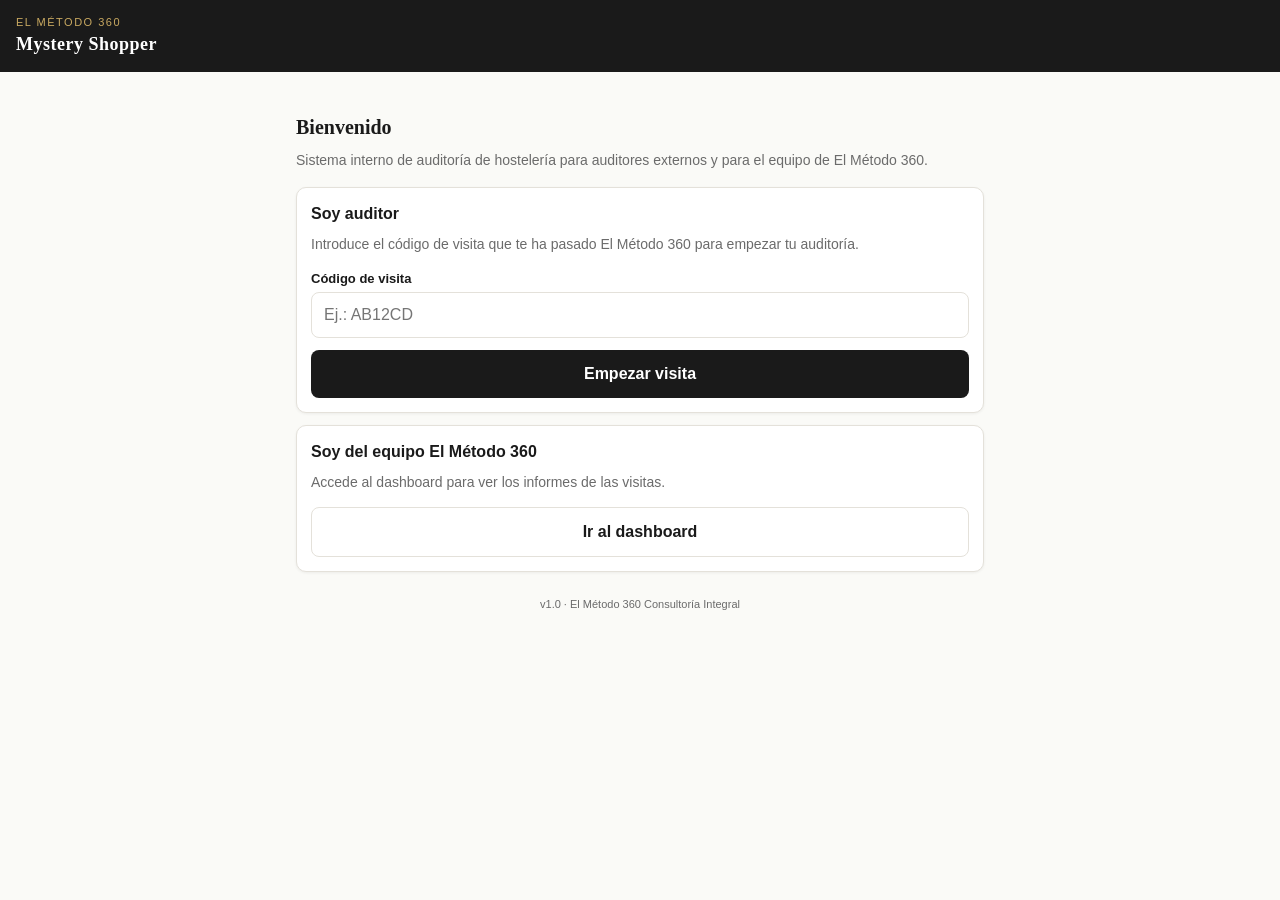
==== index.html @ e479116b "Add files via upload" ====
<!DOCTYPE html>
<html lang="es">
<head>
  <meta charset="UTF-8" />
  <meta name="viewport" content="width=device-width, initial-scale=1, viewport-fit=cover" />
  <meta name="theme-color" content="#1a1a1a" />
  <title>Mystery Shopper — El Método 360</title>
  <link rel="manifest" href="manifest.webmanifest" />
  <link rel="stylesheet" href="assets/styles.css" />
</head>
<body>
  <header class="app-header">
    <div>
      <div class="brand-tag">El Método 360</div>
      <h1>Mystery Shopper</h1>
    </div>
  </header>

  <main class="container">
    <h2>Bienvenido</h2>
    <p class="subtitle">Sistema interno de auditoría de hostelería para auditores externos y para el equipo de El Método 360.</p>

    <div class="card">
      <h3 style="margin-top:0">Soy auditor</h3>
      <p style="margin-top:0; color: var(--c-muted); font-size: 14px;">Introduce el código de visita que te ha pasado El Método 360 para empezar tu auditoría.</p>
      <div class="field">
        <label for="codeInput">Código de visita</label>
        <input type="text" id="codeInput" placeholder="Ej.: AB12CD" autocapitalize="characters" autocomplete="off" maxlength="10" />
      </div>
      <button class="btn btn-primary btn-block" id="goVisitBtn">Empezar visita</button>
    </div>

    <div class="card">
      <h3 style="margin-top:0">Soy del equipo El Método 360</h3>
      <p style="margin-top:0; color: var(--c-muted); font-size: 14px;">Accede al dashboard para ver los informes de las visitas.</p>
      <button class="btn btn-ghost btn-block" id="goDashboardBtn">Ir al dashboard</button>
    </div>

    <p style="font-size:11px; color: var(--c-muted); text-align:center; margin-top: 24px;">
      v1.0 · El Método 360 Consultoría Integral
    </p>
  </main>

  <div class="toast" id="toast"></div>

  <script src="assets/storage.js"></script>
  <script>
    function showToast(msg) {
      const t = document.getElementById('toast');
      t.textContent = msg;
      t.classList.add('show');
      setTimeout(() => t.classList.remove('show'), 2400);
    }
    document.getElementById('goVisitBtn').addEventListener('click', () => {
      const code = document.getElementById('codeInput').value.trim().toUpperCase();
      if (!code) { showToast('Introduce un código primero'); return; }
      window.location.href = 'visita.html?code=' + encodeURIComponent(code);
    });
    document.getElementById('codeInput').addEventListener('keydown', (e) => {
      if (e.key === 'Enter') document.getElementById('goVisitBtn').click();
    });
    document.getElementById('goDashboardBtn').addEventListener('click', () => {
      window.location.href = 'dashboard.html';
    });

    // Pre-llenar código si viene en la URL
    const urlCode = new URLSearchParams(location.search).get('code');
    if (urlCode) document.getElementById('codeInput').value = urlCode.toUpperCase();
  </script>
</body>
</html>
---- assets/styles.css ----
:root {
  --c-bg: #fafaf7;
  --c-surface: #ffffff;
  --c-border: #e4e1da;
  --c-text: #1a1a1a;
  --c-muted: #6b6b6b;
  --c-primary: #1a1a1a;
  --c-accent: #c9a961;
  --c-success: #2f7a3a;
  --c-warn: #c87a00;
  --c-error: #b3261e;
  --c-na: #888;
  --radius: 10px;
  --shadow: 0 1px 3px rgba(0,0,0,0.06);
  --font-sans: -apple-system, BlinkMacSystemFont, "Segoe UI", Roboto, "Helvetica Neue", sans-serif;
  --font-serif: Georgia, "Times New Roman", serif;
}

* { box-sizing: border-box; }

html, body {
  margin: 0;
  padding: 0;
  background: var(--c-bg);
  color: var(--c-text);
  font-family: var(--font-sans);
  font-size: 16px;
  line-height: 1.5;
  -webkit-text-size-adjust: 100%;
}

body { padding-bottom: 80px; }

.container {
  max-width: 720px;
  margin: 0 auto;
  padding: 16px;
}

header.app-header {
  background: var(--c-primary);
  color: #fff;
  padding: 14px 16px;
  position: sticky;
  top: 0;
  z-index: 50;
  display: flex;
  align-items: center;
  justify-content: space-between;
}
header.app-header h1 {
  margin: 0;
  font-family: var(--font-serif);
  font-size: 18px;
  letter-spacing: 0.5px;
}
header.app-header .brand-tag {
  font-size: 11px;
  color: var(--c-accent);
  text-transform: uppercase;
  letter-spacing: 1.5px;
}

.subtitle {
  color: var(--c-muted);
  font-size: 14px;
  margin: 4px 0 16px 0;
}

h2 { font-family: var(--font-serif); font-size: 20px; margin: 24px 0 8px 0; }
h3 { font-size: 16px; margin: 16px 0 8px 0; }

.card {
  background: var(--c-surface);
  border: 1px solid var(--c-border);
  border-radius: var(--radius);
  padding: 14px;
  margin-bottom: 12px;
  box-shadow: var(--shadow);
}

.field { margin-bottom: 12px; }
.field label {
  display: block;
  font-size: 13px;
  font-weight: 600;
  margin-bottom: 4px;
  color: var(--c-text);
}
.field input[type=text],
.field input[type=number],
.field input[type=date],
.field input[type=time],
.field input[type=email],
.field textarea,
.field select {
  width: 100%;
  padding: 10px 12px;
  border: 1px solid var(--c-border);
  border-radius: 8px;
  font: inherit;
  background: #fff;
  color: var(--c-text);
}
.field textarea { resize: vertical; min-height: 60px; }
.field .hint {
  font-size: 12px;
  color: var(--c-muted);
  margin-top: 4px;
}

.btn {
  display: inline-flex;
  align-items: center;
  justify-content: center;
  gap: 6px;
  padding: 12px 18px;
  font: inherit;
  font-weight: 600;
  border: none;
  border-radius: 8px;
  cursor: pointer;
  text-decoration: none;
  transition: opacity .15s;
}
.btn:active { opacity: 0.85; }
.btn-primary { background: var(--c-primary); color: #fff; }
.btn-accent { background: var(--c-accent); color: #1a1a1a; }
.btn-ghost { background: transparent; color: var(--c-text); border: 1px solid var(--c-border); }
.btn-danger { background: var(--c-error); color: #fff; }
.btn-block { width: 100%; }
.btn:disabled { opacity: 0.4; cursor: not-allowed; }

.progress-bar {
  position: sticky;
  top: 50px;
  background: var(--c-bg);
  padding: 8px 16px;
  z-index: 40;
  border-bottom: 1px solid var(--c-border);
}
.progress-track {
  height: 6px;
  background: var(--c-border);
  border-radius: 3px;
  overflow: hidden;
}
.progress-fill {
  height: 100%;
  background: var(--c-accent);
  width: 0%;
  transition: width .25s ease;
}
.progress-label {
  font-size: 12px;
  color: var(--c-muted);
  margin-top: 4px;
  display: flex;
  justify-content: space-between;
}

.block-header {
  margin: 24px 0 8px 0;
  padding: 12px 14px;
  background: var(--c-primary);
  color: #fff;
  border-radius: var(--radius);
}
.block-header .block-title {
  font-family: var(--font-serif);
  font-size: 16px;
  margin: 0;
}
.block-header .block-desc {
  font-size: 12px;
  color: rgba(255,255,255,0.7);
  margin-top: 4px;
}

.question {
  background: var(--c-surface);
  border: 1px solid var(--c-border);
  border-radius: var(--radius);
  padding: 14px;
  margin-bottom: 10px;
  box-shadow: var(--shadow);
}
.question .q-id {
  display: inline-block;
  font-size: 11px;
  letter-spacing: 1px;
  color: var(--c-accent);
  background: rgba(201,169,97,0.1);
  padding: 2px 8px;
  border-radius: 4px;
  margin-bottom: 8px;
}
.question .q-text {
  font-weight: 600;
  margin-bottom: 4px;
  font-size: 15px;
}
.question .q-why {
  font-size: 12px;
  color: var(--c-muted);
  margin-bottom: 12px;
  font-style: italic;
}

.answer-row {
  display: flex;
  gap: 6px;
  margin-bottom: 8px;
  flex-wrap: wrap;
}
.answer-row .ans-btn {
  flex: 1;
  min-width: 60px;
  padding: 10px 0;
  border: 1px solid var(--c-border);
  background: #fff;
  border-radius: 8px;
  font: inherit;
  font-weight: 600;
  cursor: pointer;
  color: var(--c-text);
}
.answer-row .ans-btn[data-val="si"].active { background: var(--c-success); color: #fff; border-color: var(--c-success); }
.answer-row .ans-btn[data-val="no"].active { background: var(--c-error); color: #fff; border-color: var(--c-error); }
.answer-row .ans-btn[data-val="na"].active { background: var(--c-na); color: #fff; border-color: var(--c-na); }
.answer-row .ans-btn[data-type="score"].active { background: var(--c-primary); color: #fff; border-color: var(--c-primary); }

.q-photo-row {
  display: flex;
  align-items: center;
  gap: 8px;
  margin-top: 8px;
}
.q-photo-btn {
  display: inline-flex;
  align-items: center;
  gap: 4px;
  padding: 8px 12px;
  border: 1px dashed var(--c-border);
  border-radius: 8px;
  background: transparent;
  font: inherit;
  font-size: 13px;
  cursor: pointer;
  color: var(--c-muted);
}
.q-photo-btn.has-photo { color: var(--c-success); border-color: var(--c-success); border-style: solid; }
.q-photo-input { display: none; }
.q-photo-thumb {
  width: 44px;
  height: 44px;
  border-radius: 6px;
  object-fit: cover;
  border: 1px solid var(--c-border);
}

.q-note {
  width: 100%;
  margin-top: 6px;
  padding: 8px 10px;
  border: 1px solid var(--c-border);
  border-radius: 6px;
  font: inherit;
  font-size: 14px;
  min-height: 40px;
  resize: vertical;
  background: #fafaf7;
}

.action-bar {
  position: fixed;
  bottom: 0;
  left: 0;
  right: 0;
  background: var(--c-surface);
  border-top: 1px solid var(--c-border);
  padding: 12px 16px;
  display: flex;
  gap: 8px;
  z-index: 50;
}
.action-bar .btn { flex: 1; }

.toast {
  position: fixed;
  top: 70px;
  left: 50%;
  transform: translateX(-50%);
  background: var(--c-primary);
  color: #fff;
  padding: 10px 16px;
  border-radius: 6px;
  font-size: 14px;
  z-index: 100;
  box-shadow: 0 2px 12px rgba(0,0,0,0.2);
  opacity: 0;
  pointer-events: none;
  transition: opacity .2s;
}
.toast.show { opacity: 1; }

/* Dashboard */
.dash-grid {
  display: grid;
  grid-template-columns: repeat(auto-fit, minmax(180px, 1fr));
  gap: 12px;
  margin-bottom: 20px;
}
.kpi {
  background: var(--c-surface);
  border: 1px solid var(--c-border);
  border-radius: var(--radius);
  padding: 14px;
  text-align: center;
}
.kpi .kpi-num {
  font-family: var(--font-serif);
  font-size: 28px;
  font-weight: 700;
}
.kpi .kpi-label {
  font-size: 12px;
  color: var(--c-muted);
  text-transform: uppercase;
  letter-spacing: 1px;
  margin-top: 4px;
}

.visit-list .visit-item {
  background: var(--c-surface);
  border: 1px solid var(--c-border);
  border-radius: var(--radius);
  padding: 12px 14px;
  margin-bottom: 8px;
  cursor: pointer;
  display: flex;
  justify-content: space-between;
  align-items: center;
}
.visit-item .v-meta {
  font-size: 12px;
  color: var(--c-muted);
}
.visit-item .v-score {
  font-family: var(--font-serif);
  font-size: 22px;
  font-weight: 700;
}
.v-score.good { color: var(--c-success); }
.v-score.mid { color: var(--c-warn); }
.v-score.bad { color: var(--c-error); }

.block-scores .block-row {
  display: flex;
  align-items: center;
  gap: 12px;
  padding: 8px 0;
  border-bottom: 1px solid var(--c-border);
}
.block-row .b-name { flex: 1; font-size: 14px; }
.block-row .b-bar {
  flex: 2;
  height: 8px;
  background: var(--c-border);
  border-radius: 4px;
  overflow: hidden;
}
.block-row .b-bar-fill { height: 100%; background: var(--c-accent); }
.block-row .b-pct { font-weight: 600; min-width: 50px; text-align: right; }

.gallery {
  display: grid;
  grid-template-columns: repeat(auto-fill, minmax(120px, 1fr));
  gap: 8px;
}
.gallery img {
  width: 100%;
  aspect-ratio: 1;
  object-fit: cover;
  border-radius: 6px;
  border: 1px solid var(--c-border);
  cursor: pointer;
}

.lightbox {
  position: fixed;
  inset: 0;
  background: rgba(0,0,0,0.92);
  display: none;
  align-items: center;
  justify-content: center;
  z-index: 200;
  padding: 20px;
}
.lightbox.show { display: flex; }
.lightbox img { max-width: 100%; max-height: 95vh; }
.lightbox .lb-close {
  position: absolute;
  top: 16px;
  right: 16px;
  background: rgba(255,255,255,0.1);
  color: #fff;
  border: none;
  width: 40px;
  height: 40px;
  border-radius: 50%;
  font-size: 22px;
  cursor: pointer;
}

.empty-state {
  text-align: center;
  padding: 40px 20px;
  color: var(--c-muted);
}

@media print {
  header.app-header, .action-bar, .progress-bar, .btn { display: none !important; }
  body { background: #fff; padding: 0; }
  .card, .question, .visit-item, .kpi { break-inside: avoid; box-shadow: none; }
}
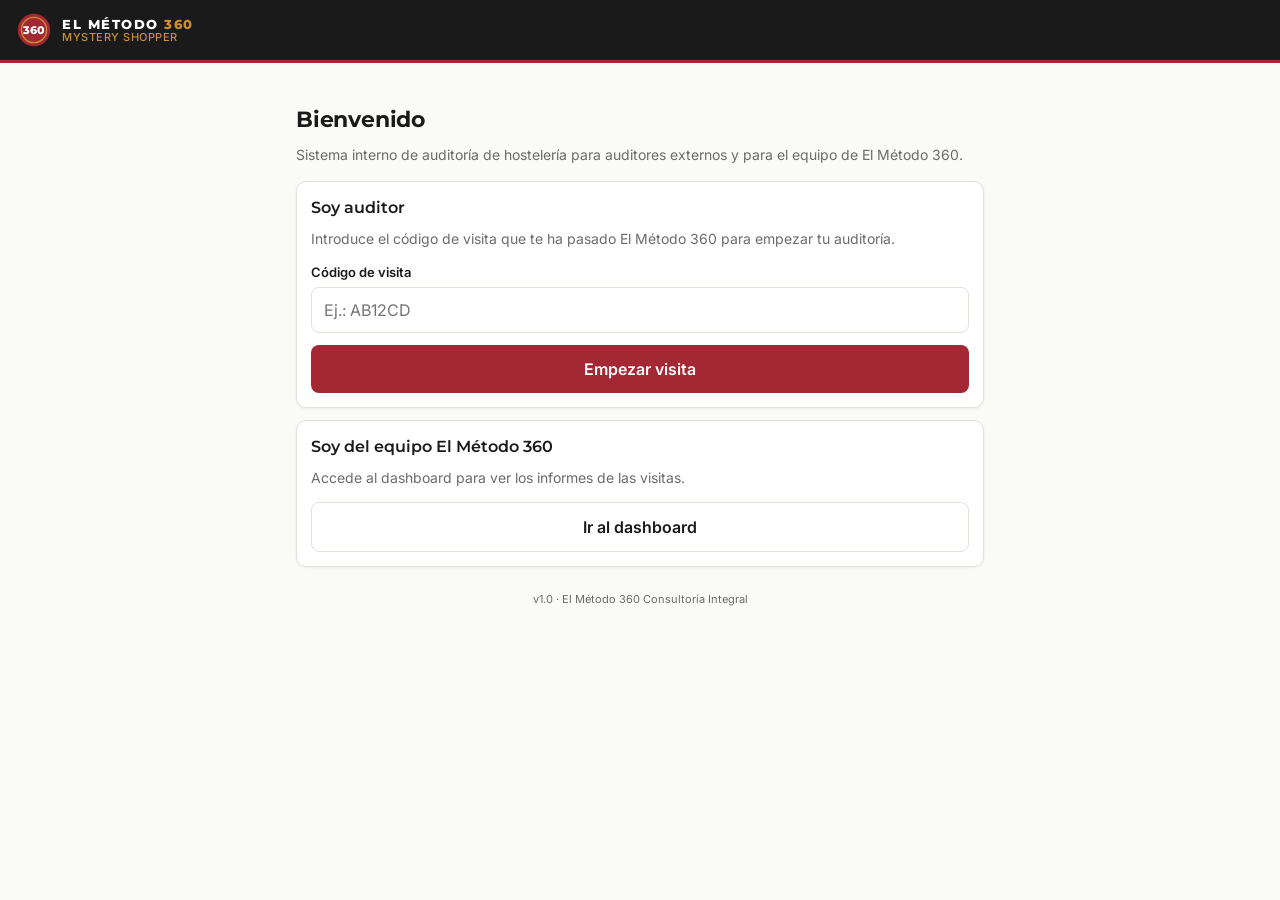
==== commit 6bd6c3ce: "Add files via upload" ====
--- a/index.html
+++ b/index.html
@@ -3,16 +3,23 @@
 <head>
   <meta charset="UTF-8" />
   <meta name="viewport" content="width=device-width, initial-scale=1, viewport-fit=cover" />
-  <meta name="theme-color" content="#1a1a1a" />
+  <meta name="theme-color" content="#a42833" />
   <title>Mystery Shopper — El Método 360</title>
   <link rel="manifest" href="manifest.webmanifest" />
   <link rel="stylesheet" href="assets/styles.css" />
 </head>
 <body>
   <header class="app-header">
-    <div>
-      <div class="brand-tag">El Método 360</div>
-      <h1>Mystery Shopper</h1>
+    <div class="app-logo">
+      <svg class="logo-mark" viewBox="0 0 40 40" xmlns="http://www.w3.org/2000/svg" aria-label="El Método 360">
+        <circle cx="20" cy="20" r="18" fill="#a42833"/>
+        <circle cx="20" cy="20" r="14" fill="none" stroke="#c8902e" stroke-width="1.5"/>
+        <text x="20" y="24.5" text-anchor="middle" font-family="Montserrat, sans-serif" font-weight="800" font-size="12" fill="#ffffff">360</text>
+      </svg>
+      <div class="logo-text">
+        <div class="brand">EL MÉTODO <span class="accent">360</span></div>
+        <div class="sublabel">Mystery Shopper</div>
+      </div>
     </div>
   </header>
 
--- a/assets/styles.css
+++ b/assets/styles.css
@@ -1,19 +1,40 @@
+/* Mystery Shopper EM360 — Paleta corporativa El Método 360 v3.1
+ * Burdeos #A42833 (primario) · Negro #1A1A1A · Blanco #FFFFFF
+ * Dorado #C8902E (acento) · Grafito #4A4A4A · Gris claro #F5F5F5
+ * Tipografía: Montserrat (titulares) + Inter (cuerpo)
+ */
+
+@import url('https://fonts.googleapis.com/css2?family=Montserrat:wght@600;700;800&family=Inter:wght@400;500;600;700&display=swap');
+
 :root {
+  --c-burdeos: #a42833;
+  --c-burdeos-dark: #821e27;
+  --c-negro: #1a1a1a;
+  --c-blanco: #ffffff;
+  --c-dorado: #c8902e;
+  --c-dorado-soft: rgba(200, 144, 46, 0.12);
+  --c-grafito: #4a4a4a;
+  --c-gris-claro: #f5f5f5;
+  --c-gris-borde: #e4e1da;
+  --c-gris-text: #6b6b6b;
+
   --c-bg: #fafaf7;
   --c-surface: #ffffff;
   --c-border: #e4e1da;
   --c-text: #1a1a1a;
   --c-muted: #6b6b6b;
-  --c-primary: #1a1a1a;
-  --c-accent: #c9a961;
+  --c-primary: #a42833;
+  --c-accent: #c8902e;
   --c-success: #2f7a3a;
   --c-warn: #c87a00;
   --c-error: #b3261e;
   --c-na: #888;
   --radius: 10px;
   --shadow: 0 1px 3px rgba(0,0,0,0.06);
-  --font-sans: -apple-system, BlinkMacSystemFont, "Segoe UI", Roboto, "Helvetica Neue", sans-serif;
-  --font-serif: Georgia, "Times New Roman", serif;
+  --shadow-lg: 0 4px 16px rgba(0,0,0,0.08);
+
+  --font-display: 'Montserrat', -apple-system, BlinkMacSystemFont, sans-serif;
+  --font-sans: 'Inter', -apple-system, BlinkMacSystemFont, 'Segoe UI', Roboto, sans-serif;
 }
 
 * { box-sizing: border-box; }
@@ -37,28 +58,59 @@
   padding: 16px;
 }
 
+/* ============ HEADER ============ */
+
 header.app-header {
-  background: var(--c-primary);
+  background: var(--c-negro);
   color: #fff;
-  padding: 14px 16px;
+  padding: 12px 16px;
   position: sticky;
   top: 0;
   z-index: 50;
   display: flex;
   align-items: center;
   justify-content: space-between;
-}
-header.app-header h1 {
-  margin: 0;
-  font-family: var(--font-serif);
-  font-size: 18px;
+  gap: 12px;
+  border-bottom: 3px solid var(--c-burdeos);
+}
+.app-logo {
+  display: flex;
+  align-items: center;
+  gap: 10px;
+}
+.app-logo .logo-mark {
+  width: 36px;
+  height: 36px;
+  flex-shrink: 0;
+}
+.app-logo .logo-text {
+  display: flex;
+  flex-direction: column;
+  line-height: 1.1;
+}
+.app-logo .logo-text .brand {
+  font-family: var(--font-display);
+  font-weight: 800;
+  font-size: 13px;
+  letter-spacing: 1.5px;
+  text-transform: uppercase;
+  color: #fff;
+}
+.app-logo .logo-text .brand .accent { color: var(--c-dorado); }
+.app-logo .logo-text .sublabel {
+  font-family: var(--font-sans);
+  font-weight: 500;
+  font-size: 11px;
+  color: var(--c-dorado);
   letter-spacing: 0.5px;
-}
-header.app-header .brand-tag {
+  text-transform: uppercase;
+}
+
+header.app-header .header-right {
   font-size: 11px;
-  color: var(--c-accent);
-  text-transform: uppercase;
-  letter-spacing: 1.5px;
+  color: var(--c-dorado);
+  text-align: right;
+  letter-spacing: 1px;
 }
 
 .subtitle {
@@ -67,8 +119,8 @@
   margin: 4px 0 16px 0;
 }
 
-h2 { font-family: var(--font-serif); font-size: 20px; margin: 24px 0 8px 0; }
-h3 { font-size: 16px; margin: 16px 0 8px 0; }
+h2 { font-family: var(--font-display); font-weight: 700; font-size: 22px; margin: 24px 0 8px 0; color: var(--c-negro); letter-spacing: -0.2px; }
+h3 { font-family: var(--font-display); font-weight: 600; font-size: 16px; margin: 16px 0 8px 0; color: var(--c-negro); }
 
 .card {
   background: var(--c-surface);
@@ -77,6 +129,10 @@
   padding: 14px;
   margin-bottom: 12px;
   box-shadow: var(--shadow);
+}
+
+.card-accent {
+  border-left: 4px solid var(--c-burdeos);
 }
 
 .field { margin-bottom: 12px; }
@@ -92,6 +148,7 @@
 .field input[type=date],
 .field input[type=time],
 .field input[type=email],
+.field input[type=password],
 .field textarea,
 .field select {
   width: 100%;
@@ -107,6 +164,13 @@
   font-size: 12px;
   color: var(--c-muted);
   margin-top: 4px;
+}
+.field input:focus,
+.field textarea:focus,
+.field select:focus {
+  outline: none;
+  border-color: var(--c-burdeos);
+  box-shadow: 0 0 0 3px rgba(164, 40, 51, 0.12);
 }
 
 .btn {
@@ -121,11 +185,14 @@
   border-radius: 8px;
   cursor: pointer;
   text-decoration: none;
-  transition: opacity .15s;
-}
-.btn:active { opacity: 0.85; }
-.btn-primary { background: var(--c-primary); color: #fff; }
-.btn-accent { background: var(--c-accent); color: #1a1a1a; }
+  transition: opacity .15s, transform .05s;
+  font-family: var(--font-sans);
+}
+.btn:active { opacity: 0.85; transform: scale(0.98); }
+.btn-primary { background: var(--c-burdeos); color: #fff; }
+.btn-primary:hover { background: var(--c-burdeos-dark); }
+.btn-dark { background: var(--c-negro); color: #fff; }
+.btn-accent { background: var(--c-dorado); color: var(--c-negro); }
 .btn-ghost { background: transparent; color: var(--c-text); border: 1px solid var(--c-border); }
 .btn-danger { background: var(--c-error); color: #fff; }
 .btn-block { width: 100%; }
@@ -133,7 +200,7 @@
 
 .progress-bar {
   position: sticky;
-  top: 50px;
+  top: 60px;
   background: var(--c-bg);
   padding: 8px 16px;
   z-index: 40;
@@ -147,7 +214,7 @@
 }
 .progress-fill {
   height: 100%;
-  background: var(--c-accent);
+  background: var(--c-burdeos);
   width: 0%;
   transition: width .25s ease;
 }
@@ -162,18 +229,21 @@
 .block-header {
   margin: 24px 0 8px 0;
   padding: 12px 14px;
-  background: var(--c-primary);
+  background: var(--c-negro);
   color: #fff;
   border-radius: var(--radius);
+  border-left: 4px solid var(--c-burdeos);
 }
 .block-header .block-title {
-  font-family: var(--font-serif);
-  font-size: 16px;
+  font-family: var(--font-display);
+  font-weight: 700;
+  font-size: 15px;
   margin: 0;
+  color: #fff;
 }
 .block-header .block-desc {
   font-size: 12px;
-  color: rgba(255,255,255,0.7);
+  color: rgba(255,255,255,0.75);
   margin-top: 4px;
 }
 
@@ -188,9 +258,11 @@
 .question .q-id {
   display: inline-block;
   font-size: 11px;
+  font-family: var(--font-display);
+  font-weight: 700;
   letter-spacing: 1px;
-  color: var(--c-accent);
-  background: rgba(201,169,97,0.1);
+  color: var(--c-burdeos);
+  background: rgba(164, 40, 51, 0.08);
   padding: 2px 8px;
   border-radius: 4px;
   margin-bottom: 8px;
@@ -228,7 +300,7 @@
 .answer-row .ans-btn[data-val="si"].active { background: var(--c-success); color: #fff; border-color: var(--c-success); }
 .answer-row .ans-btn[data-val="no"].active { background: var(--c-error); color: #fff; border-color: var(--c-error); }
 .answer-row .ans-btn[data-val="na"].active { background: var(--c-na); color: #fff; border-color: var(--c-na); }
-.answer-row .ans-btn[data-type="score"].active { background: var(--c-primary); color: #fff; border-color: var(--c-primary); }
+.answer-row .ans-btn[data-type="score"].active { background: var(--c-burdeos); color: #fff; border-color: var(--c-burdeos); }
 
 .q-photo-row {
   display: flex;
@@ -250,6 +322,7 @@
   color: var(--c-muted);
 }
 .q-photo-btn.has-photo { color: var(--c-success); border-color: var(--c-success); border-style: solid; }
+.q-photo-btn.required-empty { color: var(--c-error); border-color: var(--c-error); border-style: solid; background: rgba(179, 38, 30, 0.04); }
 .q-photo-input { display: none; }
 .q-photo-thumb {
   width: 44px;
@@ -257,6 +330,11 @@
   border-radius: 6px;
   object-fit: cover;
   border: 1px solid var(--c-border);
+}
+.q-photo-thumb.lg {
+  width: 100%;
+  max-width: 220px;
+  height: 160px;
 }
 
 .q-note {
@@ -288,10 +366,10 @@
 
 .toast {
   position: fixed;
-  top: 70px;
+  top: 80px;
   left: 50%;
   transform: translateX(-50%);
-  background: var(--c-primary);
+  background: var(--c-negro);
   color: #fff;
   padding: 10px 16px;
   border-radius: 6px;
@@ -301,10 +379,226 @@
   opacity: 0;
   pointer-events: none;
   transition: opacity .2s;
+  max-width: 90%;
+  text-align: center;
 }
 .toast.show { opacity: 1; }
 
-/* Dashboard */
+/* ============ NORMAS AUDITOR ============ */
+
+.rules-card {
+  background: linear-gradient(135deg, #fff 0%, #faf7f1 100%);
+  border: 1px solid var(--c-border);
+  border-left: 4px solid var(--c-dorado);
+  border-radius: var(--radius);
+  padding: 16px;
+  margin-bottom: 16px;
+}
+.rules-card h3 {
+  margin-top: 0;
+  color: var(--c-burdeos);
+  display: flex;
+  align-items: center;
+  gap: 8px;
+}
+.rules-list {
+  list-style: none;
+  padding: 0;
+  margin: 12px 0 0 0;
+  counter-reset: rule;
+}
+.rules-list li {
+  position: relative;
+  padding: 10px 12px 10px 42px;
+  font-size: 14px;
+  line-height: 1.5;
+  counter-increment: rule;
+  border-bottom: 1px solid rgba(0,0,0,0.04);
+}
+.rules-list li:last-child { border-bottom: none; }
+.rules-list li::before {
+  content: counter(rule);
+  position: absolute;
+  left: 8px;
+  top: 8px;
+  width: 26px;
+  height: 26px;
+  background: var(--c-burdeos);
+  color: #fff;
+  font-family: var(--font-display);
+  font-weight: 700;
+  font-size: 13px;
+  border-radius: 50%;
+  display: flex;
+  align-items: center;
+  justify-content: center;
+}
+.rules-list li strong { color: var(--c-negro); }
+
+/* ============ HEADCOUNT ENTRADA/SALIDA ============ */
+
+.headcount-grid {
+  display: grid;
+  grid-template-columns: 1fr 1fr;
+  gap: 10px;
+}
+.headcount-grid .field { margin-bottom: 0; }
+.headcount-grid .field input {
+  font-size: 24px;
+  font-weight: 700;
+  text-align: center;
+  font-family: var(--font-display);
+}
+.headcount-section {
+  background: rgba(164, 40, 51, 0.03);
+  border: 1px solid rgba(164, 40, 51, 0.15);
+  border-radius: var(--radius);
+  padding: 14px;
+  margin-bottom: 16px;
+}
+.headcount-section .hc-title {
+  font-family: var(--font-display);
+  font-weight: 700;
+  font-size: 14px;
+  color: var(--c-burdeos);
+  text-transform: uppercase;
+  letter-spacing: 1px;
+  margin-bottom: 12px;
+}
+
+/* ============ VALORACIÓN PLATOS ============ */
+
+.dish-card {
+  background: var(--c-surface);
+  border: 1px solid var(--c-border);
+  border-left: 4px solid var(--c-dorado);
+  border-radius: var(--radius);
+  padding: 14px;
+  margin-bottom: 14px;
+  box-shadow: var(--shadow);
+}
+.dish-card .dish-header {
+  display: flex;
+  justify-content: space-between;
+  align-items: center;
+  margin-bottom: 10px;
+}
+.dish-card .dish-num {
+  font-family: var(--font-display);
+  font-weight: 800;
+  font-size: 13px;
+  letter-spacing: 1.5px;
+  color: var(--c-dorado);
+  text-transform: uppercase;
+}
+.dish-card .dish-score-summary {
+  font-family: var(--font-display);
+  font-weight: 700;
+  font-size: 18px;
+  color: var(--c-burdeos);
+}
+.dish-criteria {
+  display: grid;
+  grid-template-columns: 1fr;
+  gap: 8px;
+  margin-top: 12px;
+}
+.dish-criteria .crit-row {
+  display: flex;
+  align-items: center;
+  gap: 10px;
+}
+.dish-criteria .crit-label {
+  flex: 0 0 110px;
+  font-size: 13px;
+  font-weight: 600;
+  color: var(--c-grafito);
+}
+.dish-criteria .crit-buttons {
+  flex: 1;
+  display: flex;
+  gap: 4px;
+}
+.dish-criteria .crit-buttons .ans-btn {
+  flex: 1;
+  padding: 8px 0;
+  font-size: 13px;
+}
+
+/* ============ VALORACIÓN ESTRELLAS ============ */
+
+.star-row {
+  display: flex;
+  align-items: center;
+  justify-content: space-between;
+  padding: 12px 0;
+  border-bottom: 1px solid var(--c-border);
+}
+.star-row:last-child { border-bottom: none; }
+.star-row .star-label {
+  flex: 1;
+  font-weight: 600;
+  font-size: 14px;
+}
+.star-row .star-label small {
+  display: block;
+  font-weight: 400;
+  font-size: 11px;
+  color: var(--c-muted);
+  margin-top: 2px;
+}
+.stars {
+  display: flex;
+  gap: 4px;
+}
+.star {
+  width: 32px;
+  height: 32px;
+  background: transparent;
+  border: none;
+  cursor: pointer;
+  padding: 0;
+  display: inline-flex;
+  align-items: center;
+  justify-content: center;
+}
+.star svg {
+  width: 28px;
+  height: 28px;
+  fill: var(--c-border);
+  transition: fill .15s, transform .1s;
+}
+.star.active svg { fill: var(--c-dorado); }
+.star:active svg { transform: scale(0.85); }
+
+.global-stars {
+  text-align: center;
+  background: linear-gradient(135deg, var(--c-negro) 0%, #2c1418 100%);
+  color: #fff;
+  border-radius: var(--radius);
+  padding: 20px;
+  margin-top: 16px;
+}
+.global-stars .gs-title {
+  font-family: var(--font-display);
+  font-weight: 700;
+  font-size: 14px;
+  letter-spacing: 1px;
+  text-transform: uppercase;
+  color: var(--c-dorado);
+  margin-bottom: 8px;
+}
+.global-stars .gs-subtitle {
+  font-size: 12px;
+  color: rgba(255,255,255,0.7);
+  margin-bottom: 14px;
+}
+.global-stars .stars { justify-content: center; gap: 8px; }
+.global-stars .star svg { width: 40px; height: 40px; }
+.global-stars .star svg:not(.active) { fill: rgba(255,255,255,0.2); }
+
+/* ============ DASHBOARD ============ */
+
 .dash-grid {
   display: grid;
   grid-template-columns: repeat(auto-fit, minmax(180px, 1fr));
@@ -317,11 +611,13 @@
   border-radius: var(--radius);
   padding: 14px;
   text-align: center;
+  border-top: 3px solid var(--c-burdeos);
 }
 .kpi .kpi-num {
-  font-family: var(--font-serif);
+  font-family: var(--font-display);
   font-size: 28px;
   font-weight: 700;
+  color: var(--c-burdeos);
 }
 .kpi .kpi-label {
   font-size: 12px;
@@ -329,6 +625,7 @@
   text-transform: uppercase;
   letter-spacing: 1px;
   margin-top: 4px;
+  font-weight: 500;
 }
 
 .visit-list .visit-item {
@@ -342,12 +639,13 @@
   justify-content: space-between;
   align-items: center;
 }
+.visit-item:hover { border-color: var(--c-burdeos); }
 .visit-item .v-meta {
   font-size: 12px;
   color: var(--c-muted);
 }
 .visit-item .v-score {
-  font-family: var(--font-serif);
+  font-family: var(--font-display);
   font-size: 22px;
   font-weight: 700;
 }
@@ -370,7 +668,7 @@
   border-radius: 4px;
   overflow: hidden;
 }
-.block-row .b-bar-fill { height: 100%; background: var(--c-accent); }
+.block-row .b-bar-fill { height: 100%; background: var(--c-burdeos); }
 .block-row .b-pct { font-weight: 600; min-width: 50px; text-align: right; }
 
 .gallery {
@@ -422,5 +720,5 @@
 @media print {
   header.app-header, .action-bar, .progress-bar, .btn { display: none !important; }
   body { background: #fff; padding: 0; }
-  .card, .question, .visit-item, .kpi { break-inside: avoid; box-shadow: none; }
-}
+  .card, .question, .visit-item, .kpi, .dish-card { break-inside: avoid; box-shadow: none; }
+}
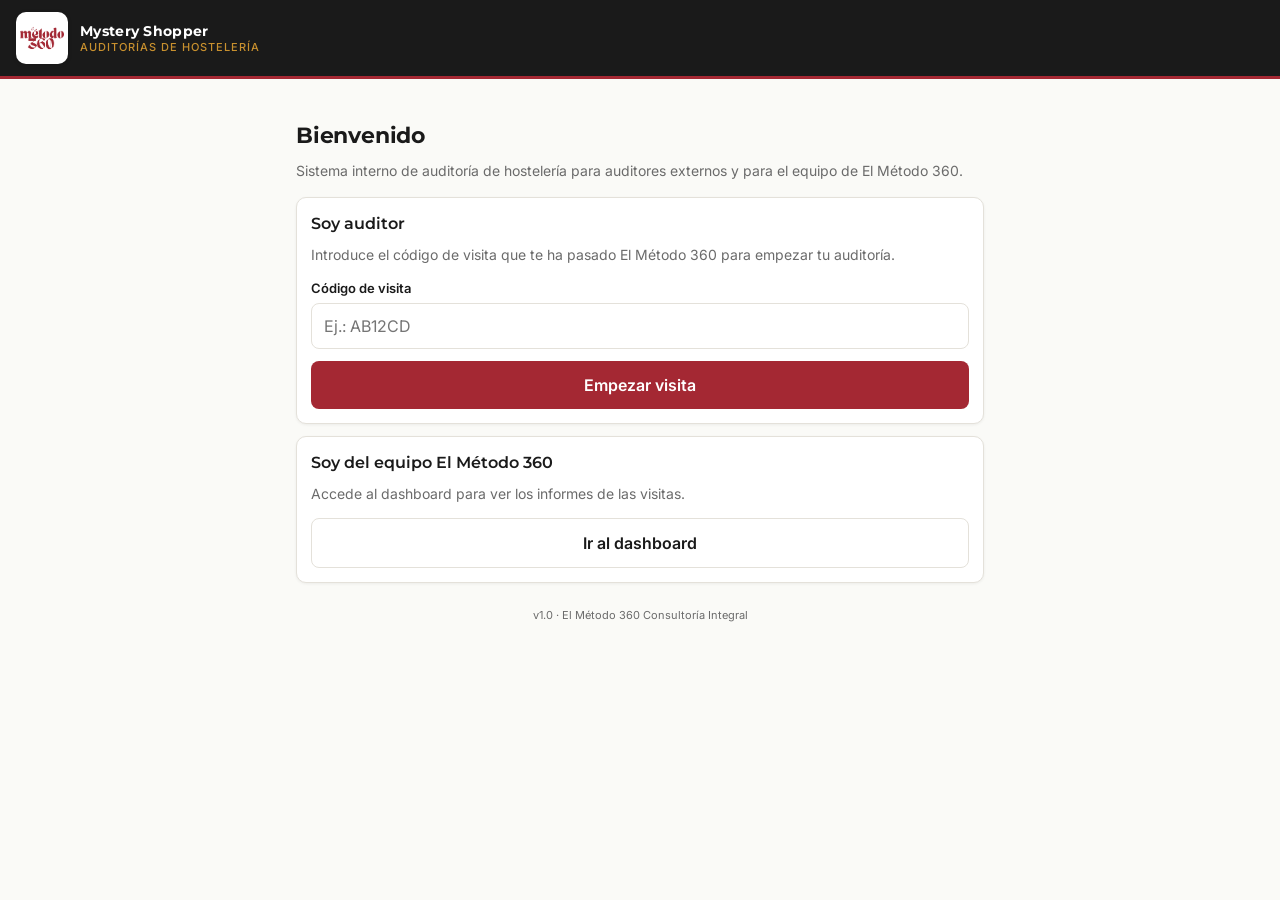
==== commit cc6aa537: "V4 Mejoras implementadas" ====
--- a/index.html
+++ b/index.html
@@ -11,14 +11,10 @@
 <body>
   <header class="app-header">
     <div class="app-logo">
-      <svg class="logo-mark" viewBox="0 0 40 40" xmlns="http://www.w3.org/2000/svg" aria-label="El Método 360">
-        <circle cx="20" cy="20" r="18" fill="#a42833"/>
-        <circle cx="20" cy="20" r="14" fill="none" stroke="#c8902e" stroke-width="1.5"/>
-        <text x="20" y="24.5" text-anchor="middle" font-family="Montserrat, sans-serif" font-weight="800" font-size="12" fill="#ffffff">360</text>
-      </svg>
+      <img class="logo-mark" src="assets/logo.png" alt="El Método 360" />
       <div class="logo-text">
-        <div class="brand">EL MÉTODO <span class="accent">360</span></div>
         <div class="sublabel">Mystery Shopper</div>
+        <div class="sublabel-sub">Auditorías de hostelería</div>
       </div>
     </div>
   </header>
--- a/assets/styles.css
+++ b/assets/styles.css
@@ -76,34 +76,38 @@
 .app-logo {
   display: flex;
   align-items: center;
-  gap: 10px;
+  gap: 12px;
 }
 .app-logo .logo-mark {
-  width: 36px;
-  height: 36px;
+  width: 52px;
+  height: 52px;
   flex-shrink: 0;
+  background: #fff;
+  border-radius: 10px;
+  padding: 4px;
+  object-fit: contain;
+  box-shadow: 0 1px 4px rgba(0,0,0,0.15);
 }
 .app-logo .logo-text {
   display: flex;
   flex-direction: column;
-  line-height: 1.1;
-}
-.app-logo .logo-text .brand {
-  font-family: var(--font-display);
-  font-weight: 800;
-  font-size: 13px;
-  letter-spacing: 1.5px;
-  text-transform: uppercase;
+  line-height: 1.15;
+}
+.app-logo .logo-text .sublabel {
+  font-family: var(--font-display);
+  font-weight: 700;
+  font-size: 14px;
   color: #fff;
-}
-.app-logo .logo-text .brand .accent { color: var(--c-dorado); }
-.app-logo .logo-text .sublabel {
+  letter-spacing: 0.3px;
+}
+.app-logo .logo-text .sublabel-sub {
   font-family: var(--font-sans);
   font-weight: 500;
   font-size: 11px;
   color: var(--c-dorado);
-  letter-spacing: 0.5px;
+  letter-spacing: 1px;
   text-transform: uppercase;
+  margin-top: 2px;
 }
 
 header.app-header .header-right {
@@ -283,11 +287,16 @@
   display: flex;
   gap: 6px;
   margin-bottom: 8px;
-  flex-wrap: wrap;
-}
+}
+.answer-row-yesno { flex-wrap: wrap; }
+.answer-row-yesno .ans-btn { flex: 1; min-width: 60px; }
+.answer-row-score {
+  display: grid;
+  grid-template-columns: repeat(6, 1fr);
+  gap: 4px;
+}
+.answer-row-score .ans-btn { min-width: 0; padding: 10px 0; }
 .answer-row .ans-btn {
-  flex: 1;
-  min-width: 60px;
   padding: 10px 0;
   border: 1px solid var(--c-border);
   background: #fff;
@@ -297,10 +306,10 @@
   cursor: pointer;
   color: var(--c-text);
 }
-.answer-row .ans-btn[data-val="si"].active { background: var(--c-success); color: #fff; border-color: var(--c-success); }
-.answer-row .ans-btn[data-val="no"].active { background: var(--c-error); color: #fff; border-color: var(--c-error); }
-.answer-row .ans-btn[data-val="na"].active { background: var(--c-na); color: #fff; border-color: var(--c-na); }
-.answer-row .ans-btn[data-type="score"].active { background: var(--c-burdeos); color: #fff; border-color: var(--c-burdeos); }
+.ans-btn[data-val="si"].active { background: var(--c-success); color: #fff; border-color: var(--c-success); }
+.ans-btn[data-val="no"].active { background: var(--c-error); color: #fff; border-color: var(--c-error); }
+.ans-btn[data-val="na"].active { background: var(--c-na); color: #fff; border-color: var(--c-na); }
+.ans-btn[data-type="score"].active { background: var(--c-burdeos); color: #fff; border-color: var(--c-burdeos); }
 
 .q-photo-row {
   display: flex;
@@ -594,8 +603,8 @@
   margin-bottom: 14px;
 }
 .global-stars .stars { justify-content: center; gap: 8px; }
-.global-stars .star svg { width: 40px; height: 40px; }
-.global-stars .star svg:not(.active) { fill: rgba(255,255,255,0.2); }
+.global-stars .star svg { width: 40px; height: 40px; fill: rgba(255,255,255,0.2); }
+.global-stars .star.active svg { fill: var(--c-dorado); }
 
 /* ============ DASHBOARD ============ */
 
